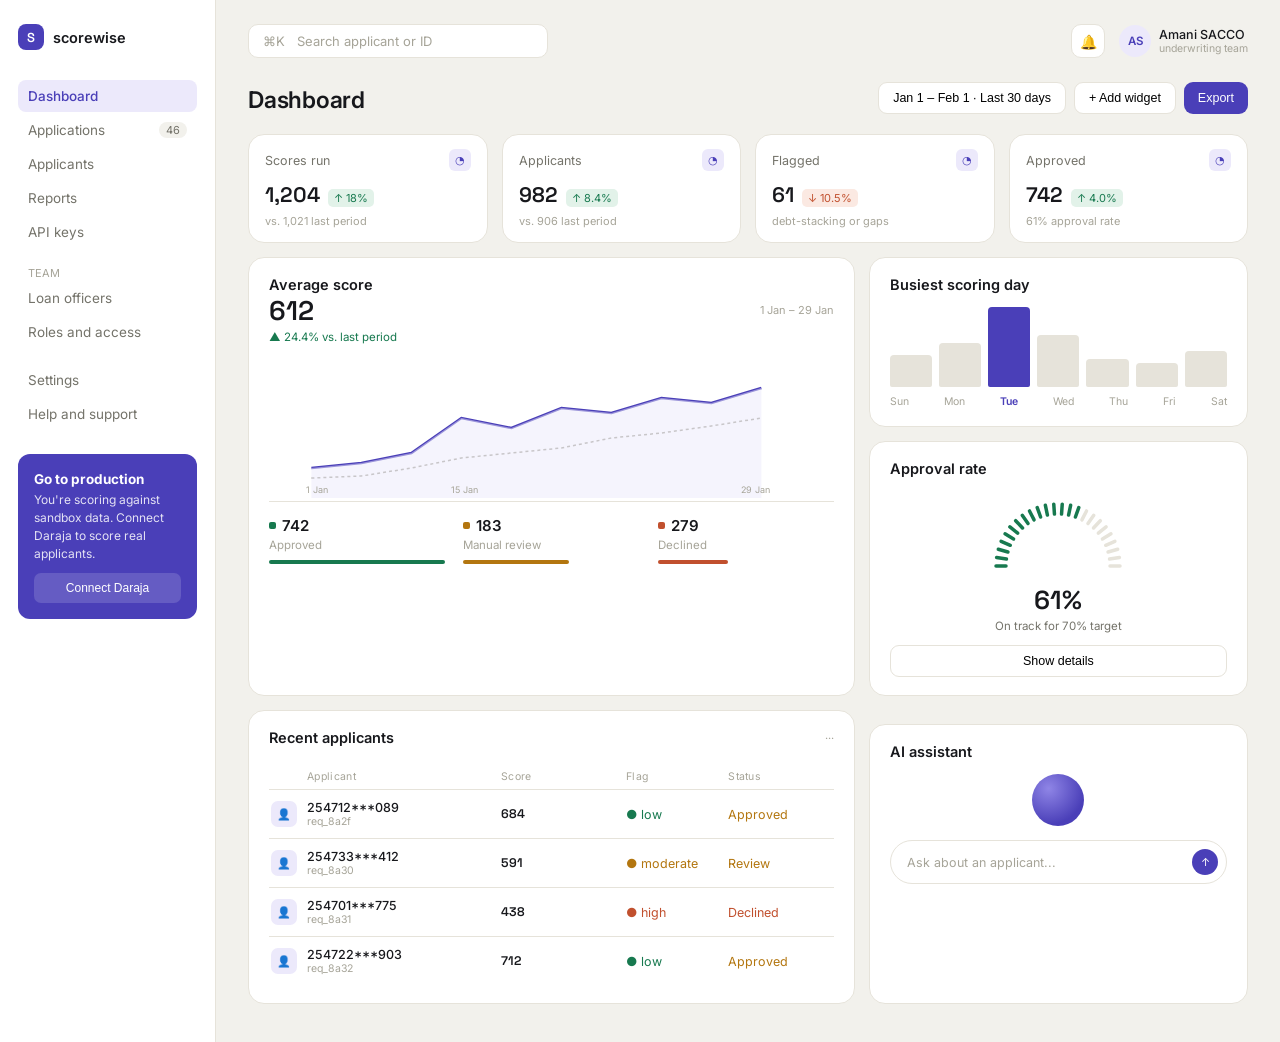
==== mockups/b2b-dashboard-token-reference.html @ ffbe26fc "Initial commit: ScoreWise consumer app React + TypeScript + Vite frontend for the ScoreWise consumer" ====
<!DOCTYPE html>
<html lang="en">
<head>
<meta charset="UTF-8">
<title>ScoreWise — Dashboard</title>
<style>
  @import url('https://fonts.googleapis.com/css2?family=Space+Grotesk:wght@500;600&family=Inter:wght@400;500;600&display=swap');

  :root {
    --page: #f2f1ec;
    --card: #ffffff;
    --border: #e6e3da;
    --text-primary: #17181c;
    --text-secondary: #74736a;
    --text-muted: #a6a498;
    --violet: #4a3fb8;
    --violet-light: #ece9fb;
    --green: #17794f;
    --green-light: #e2f2e9;
    --amber: #b3760f;
    --amber-light: #faf0dc;
    --coral: #c1502e;
    --coral-light: #fbe9e2;
    --radius: 16px;
  }
  * { box-sizing: border-box; margin: 0; padding: 0; }
  body { font-family: 'Inter', sans-serif; background: var(--page); color: var(--text-primary); display: flex; min-height: 100vh; font-size: 14px; }
  .num { font-family: 'Space Grotesk', sans-serif; }

  .sidebar { width: 216px; background: var(--card); border-right: 1px solid var(--border); padding: 24px 18px; flex-shrink: 0; }
  .brand { display: flex; align-items: center; gap: 9px; margin-bottom: 30px; }
  .brand-mark { width: 26px; height: 26px; border-radius: 8px; background: var(--violet); display: flex; align-items: center; justify-content: center; color: #fff; font-family: 'Space Grotesk'; font-weight: 600; font-size: 13px; }
  .brand-name { font-weight: 600; font-size: 14.5px; }
  .nav-item { display: flex; align-items: center; justify-content: space-between; padding: 8px 10px; border-radius: 8px; margin-bottom: 2px; color: var(--text-secondary); font-size: 13.5px; }
  .nav-item.active { background: var(--violet-light); color: var(--violet); font-weight: 500; }
  .nav-item .count { font-size: 11px; background: var(--page); padding: 1px 7px; border-radius: 100px; color: var(--text-secondary); }
  .nav-item.active .count { background: var(--violet); color: #fff; }
  .nav-group { margin: 18px 0 2px 10px; }
  .promo { margin-top: 24px; background: var(--violet); border-radius: 12px; padding: 16px; color: #fff; }
  .promo p { font-size: 12px; line-height: 1.5; opacity: 0.85; margin: 4px 0 10px; }
  .promo strong { font-size: 13.5px; }
  .promo button { width: 100%; background: rgba(255,255,255,0.15); border: none; color: #fff; padding: 8px; border-radius: 7px; font-size: 12px; }

  .main { flex: 1; padding: 24px 32px; max-width: 1220px; }
  .topbar { display: flex; align-items: center; justify-content: space-between; margin-bottom: 24px; }
  .search { display: flex; align-items: center; gap: 8px; background: var(--card); border: 1px solid var(--border); border-radius: 10px; padding: 8px 14px; width: 300px; color: var(--text-muted); font-size: 13px; }
  .topbar-right { display: flex; align-items: center; gap: 14px; }
  .icon-btn { width: 34px; height: 34px; border-radius: 10px; background: var(--card); border: 1px solid var(--border); display: flex; align-items: center; justify-content: center; }
  .avatar { width: 32px; height: 32px; border-radius: 50%; background: var(--violet-light); color: var(--violet); display: flex; align-items: center; justify-content: center; font-weight: 600; font-size: 11.5px; }

  .page-head { display: flex; align-items: flex-end; justify-content: space-between; margin-bottom: 20px; }
  .page-head h1 { font-size: 23px; font-weight: 600; letter-spacing: -0.01em; }
  .head-actions { display: flex; gap: 8px; }
  .btn { padding: 8px 14px; border-radius: 9px; font-size: 12.5px; font-weight: 500; border: 1px solid var(--border); background: var(--card); }
  .btn-primary { background: var(--violet); color: #fff; border: none; }

  .mini-stats { display: grid; grid-template-columns: repeat(4, 1fr); gap: 14px; margin-bottom: 14px; }
  .mini-card { background: var(--card); border: 1px solid var(--border); border-radius: var(--radius); padding: 14px 16px; }
  .mini-top { display: flex; align-items: center; justify-content: space-between; margin-bottom: 10px; }
  .mini-label { font-size: 12.5px; color: var(--text-secondary); }
  .mini-icon { width: 22px; height: 22px; border-radius: 6px; background: var(--violet-light); color: var(--violet); display: flex; align-items: center; justify-content: center; font-size: 11px; }
  .mini-val { font-size: 21px; font-weight: 600; }
  .mini-delta { font-size: 11px; margin-left: 8px; padding: 2px 6px; border-radius: 5px; }
  .up { background: var(--green-light); color: var(--green); }
  .down { background: var(--coral-light); color: var(--coral); }
  .mini-sub { font-size: 11px; color: var(--text-muted); margin-top: 6px; }

  .grid-2 { display: grid; grid-template-columns: 1.6fr 1fr; gap: 14px; margin-bottom: 14px; }
  .panel { background: var(--card); border: 1px solid var(--border); border-radius: var(--radius); padding: 18px 20px; }
  .panel-head { display: flex; align-items: center; justify-content: space-between; margin-bottom: 14px; }
  .panel-title { font-size: 14.5px; font-weight: 600; }

  .chart-val { font-size: 27px; font-weight: 600; }
  .chart-delta { font-size: 11.5px; color: var(--green); margin-top: 2px; }
  svg text { font-family: 'Inter'; fill: var(--text-muted); font-size: 9px; }

  .seg-card { background: var(--card); border: 1px solid var(--border); border-radius: var(--radius); padding: 16px 20px; margin-top: 14px; }
  .seg-row { display: flex; gap: 18px; }
  .seg { flex: 1; }
  .seg-top { display: flex; align-items: center; gap: 6px; font-size: 15px; font-weight: 600; margin-bottom: 3px; }
  .seg-dot { width: 7px; height: 7px; border-radius: 2px; }
  .seg-label { font-size: 11.5px; color: var(--text-muted); margin-bottom: 8px; }
  .seg-bar { height: 4px; border-radius: 3px; }

  .gauge-wrap { display: flex; flex-direction: column; align-items: center; }
  .gauge-val { font-size: 26px; font-weight: 600; margin-top: 10px; }
  .gauge-sub { font-size: 11.5px; color: var(--text-secondary); margin-top: 2px; }
  .gauge-btn { margin-top: 12px; width: 100%; }

  .t-row { display: grid; grid-template-columns: 26px 1.6fr 1fr 0.8fr 0.9fr; align-items: center; gap: 10px; padding: 10px 2px; border-top: 1px solid var(--border); font-size: 12.5px; }
  .t-row.head { color: var(--text-muted); font-size: 10.5px; letter-spacing: 0.03em; border-top: none; padding-bottom: 6px; }
  .t-icon { width: 26px; height: 26px; border-radius: 7px; background: var(--violet-light); color: var(--violet); display: flex; align-items: center; justify-content: center; font-size: 11px; }
  .t-name { font-weight: 500; }
  .t-sub { font-size: 10.5px; color: var(--text-muted); }
  .risk-up { color: var(--green); }
  .risk-down { color: var(--coral); }
  .star { color: var(--amber); }

  .ai-panel { background: var(--card); border: 1px solid var(--border); border-radius: var(--radius); padding: 18px 20px; margin-top: 14px; text-align: center; }
  .ai-orb { width: 52px; height: 52px; border-radius: 50%; margin: 14px auto; background: radial-gradient(circle at 32% 28%, #8f85e6, var(--violet) 70%); }
  .ai-input { display: flex; align-items: center; gap: 8px; border: 1px solid var(--border); border-radius: 100px; padding: 8px 8px 8px 16px; margin-top: 8px; }
  .ai-input span { flex: 1; color: var(--text-muted); font-size: 12.5px; text-align: left; }
  .ai-send { width: 26px; height: 26px; border-radius: 50%; background: var(--violet); color: #fff; display: flex; align-items: center; justify-content: center; font-size: 11px; }
</style>
</head>
<body>

<div class="sidebar">
  <div class="brand"><div class="brand-mark">S</div><div class="brand-name">scorewise</div></div>

  <div class="nav-item active">Dashboard</div>
  <div class="nav-item">Applications <span class="count">46</span></div>
  <div class="nav-item">Applicants</div>
  <div class="nav-item">Reports</div>
  <div class="nav-item">API keys</div>

  <div class="nav-group" style="color:var(--text-muted); font-size:11px;">TEAM</div>
  <div class="nav-item">Loan officers</div>
  <div class="nav-item">Roles and access</div>

  <div class="nav-item" style="margin-top:16px;">Settings</div>
  <div class="nav-item">Help and support</div>

  <div class="promo">
    <strong>Go to production</strong>
    <p>You're scoring against sandbox data. Connect Daraja to score real applicants.</p>
    <button>Connect Daraja</button>
  </div>
</div>

<div class="main">
  <div class="topbar">
    <div class="search">⌘K &nbsp; Search applicant or ID</div>
    <div class="topbar-right">
      <div class="icon-btn">🔔</div>
      <div class="user" style="display:flex; align-items:center; gap:8px;">
        <div class="avatar">AS</div>
        <div>
          <div style="font-size:12.5px; font-weight:500;">Amani SACCO</div>
          <div style="font-size:10.5px; color:var(--text-muted);">underwriting team</div>
        </div>
      </div>
    </div>
  </div>

  <div class="page-head">
    <h1>Dashboard</h1>
    <div class="head-actions">
      <button class="btn">Jan 1 – Feb 1 · Last 30 days</button>
      <button class="btn">+ Add widget</button>
      <button class="btn btn-primary">Export</button>
    </div>
  </div>

  <div class="mini-stats">
    <div class="mini-card">
      <div class="mini-top"><span class="mini-label">Scores run</span><div class="mini-icon">◔</div></div>
      <span class="mini-val num">1,204</span><span class="mini-delta up">↑ 18%</span>
      <div class="mini-sub">vs. 1,021 last period</div>
    </div>
    <div class="mini-card">
      <div class="mini-top"><span class="mini-label">Applicants</span><div class="mini-icon">◔</div></div>
      <span class="mini-val num">982</span><span class="mini-delta up">↑ 8.4%</span>
      <div class="mini-sub">vs. 906 last period</div>
    </div>
    <div class="mini-card">
      <div class="mini-top"><span class="mini-label">Flagged</span><div class="mini-icon">◔</div></div>
      <span class="mini-val num">61</span><span class="mini-delta down">↓ 10.5%</span>
      <div class="mini-sub">debt-stacking or gaps</div>
    </div>
    <div class="mini-card">
      <div class="mini-top"><span class="mini-label">Approved</span><div class="mini-icon">◔</div></div>
      <span class="mini-val num">742</span><span class="mini-delta up">↑ 4.0%</span>
      <div class="mini-sub">61% approval rate</div>
    </div>
  </div>

  <div class="grid-2">
    <div class="panel">
      <div class="panel-head">
        <div>
          <div class="panel-title">Average score</div>
          <div class="chart-val num">612</div>
          <div class="chart-delta">▲ 24.4% vs. last period</div>
        </div>
        <span style="font-size:11px; color:var(--text-muted)">1 Jan – 29 Jan</span>
      </div>
      <svg viewBox="0 0 500 140" width="100%" height="140">
        <polyline points="10,110 60,105 110,95 160,60 210,70 260,50 310,55 360,40 410,45 460,30" fill="none" stroke="var(--violet)" stroke-width="2.5"/>
        <polyline points="10,120 60,118 110,110 160,100 210,95 260,90 310,80 360,75 410,68 460,60" fill="none" stroke="var(--text-muted)" stroke-width="1.5" stroke-dasharray="3,3"/>
        <polygon points="10,110 60,105 110,95 160,60 210,70 260,50 310,55 360,40 410,45 460,30 460,140 10,140" fill="var(--violet-light)" opacity="0.5"/>
        <text x="5" y="135">1 Jan</text><text x="150" y="135">15 Jan</text><text x="440" y="135">29 Jan</text>
      </svg>

      <div class="seg-card" style="margin-top:0; border:none; padding:14px 0 0; border-top:1px solid var(--border); border-radius:0;">
        <div class="seg-row">
          <div class="seg">
            <div class="seg-top"><span class="seg-dot" style="background:var(--green)"></span>742</div>
            <div class="seg-label">Approved</div>
            <div class="seg-bar" style="background:var(--green); width:100%"></div>
          </div>
          <div class="seg">
            <div class="seg-top"><span class="seg-dot" style="background:var(--amber)"></span>183</div>
            <div class="seg-label">Manual review</div>
            <div class="seg-bar" style="background:var(--amber); width:60%"></div>
          </div>
          <div class="seg">
            <div class="seg-top"><span class="seg-dot" style="background:var(--coral)"></span>279</div>
            <div class="seg-label">Declined</div>
            <div class="seg-bar" style="background:var(--coral); width:40%"></div>
          </div>
        </div>
      </div>
    </div>

    <div>
      <div class="panel">
        <div class="panel-head"><span class="panel-title">Busiest scoring day</span></div>
        <div style="display:flex; align-items:flex-end; gap:7px; height:80px;">
          <div style="flex:1; height:40%; background:var(--border); border-radius:4px 4px 2px 2px;"></div>
          <div style="flex:1; height:55%; background:var(--border); border-radius:4px 4px 2px 2px;"></div>
          <div style="flex:1; height:100%; background:var(--violet); border-radius:4px 4px 2px 2px;"></div>
          <div style="flex:1; height:65%; background:var(--border); border-radius:4px 4px 2px 2px;"></div>
          <div style="flex:1; height:35%; background:var(--border); border-radius:4px 4px 2px 2px;"></div>
          <div style="flex:1; height:30%; background:var(--border); border-radius:4px 4px 2px 2px;"></div>
          <div style="flex:1; height:45%; background:var(--border); border-radius:4px 4px 2px 2px;"></div>
        </div>
        <div style="display:flex; justify-content:space-between; margin-top:8px; font-size:10.5px; color:var(--text-muted);">
          <span>Sun</span><span>Mon</span><span style="color:var(--violet); font-weight:600">Tue</span><span>Wed</span><span>Thu</span><span>Fri</span><span>Sat</span>
        </div>
      </div>

      <div class="panel" style="margin-top:14px;">
        <div class="panel-head"><span class="panel-title">Approval rate</span></div>
        <div class="gauge-wrap">
          <svg width="150" height="82" viewBox="0 0 150 82">
            <g id="ticks"></g>
          </svg>
          <div class="gauge-val num">61%</div>
          <div class="gauge-sub">On track for 70% target</div>
        </div>
        <button class="btn gauge-btn">Show details</button>
      </div>
    </div>
  </div>

  <div class="grid-2">
    <div class="panel">
      <div class="panel-head"><span class="panel-title">Recent applicants</span><span style="font-size:11px; color:var(--text-muted)">···</span></div>
      <div class="t-row head"><span></span><span>Applicant</span><span>Score</span><span>Flag</span><span>Status</span></div>
      <div class="t-row">
        <div class="t-icon">👤</div>
        <div><div class="t-name">254712***089</div><div class="t-sub">req_8a2f</div></div>
        <div class="num" style="font-weight:600">684</div>
        <div class="risk-up">● low</div>
        <div class="star">Approved</div>
      </div>
      <div class="t-row">
        <div class="t-icon">👤</div>
        <div><div class="t-name">254733***412</div><div class="t-sub">req_8a30</div></div>
        <div class="num" style="font-weight:600">591</div>
        <div style="color:var(--amber)">● moderate</div>
        <div style="color:var(--amber)">Review</div>
      </div>
      <div class="t-row">
        <div class="t-icon">👤</div>
        <div><div class="t-name">254701***775</div><div class="t-sub">req_8a31</div></div>
        <div class="num" style="font-weight:600">438</div>
        <div class="risk-down">● high</div>
        <div class="risk-down">Declined</div>
      </div>
      <div class="t-row">
        <div class="t-icon">👤</div>
        <div><div class="t-name">254722***903</div><div class="t-sub">req_8a32</div></div>
        <div class="num" style="font-weight:600">712</div>
        <div class="risk-up">● low</div>
        <div class="star">Approved</div>
      </div>
    </div>

    <div class="ai-panel">
      <div class="panel-title" style="text-align:left;">AI assistant</div>
      <div class="ai-orb"></div>
      <div class="ai-input"><span>Ask about an applicant...</span><div class="ai-send">↑</div></div>
    </div>
  </div>
</div>

<script>
  const ticks = document.getElementById('ticks');
  const total = 24, filled = 15, cx = 75, cy = 75, r = 62;
  for (let i = 0; i < total; i++) {
    const angle = Math.PI + (i / (total - 1)) * Math.PI;
    const x1 = cx + (r - 10) * Math.cos(angle);
    const y1 = cy + (r - 10) * Math.sin(angle);
    const x2 = cx + r * Math.cos(angle);
    const y2 = cy + r * Math.sin(angle);
    const line = document.createElementNS("http://www.w3.org/2000/svg", "line");
    line.setAttribute("x1", x1); line.setAttribute("y1", y1);
    line.setAttribute("x2", x2); line.setAttribute("y2", y2);
    line.setAttribute("stroke", i < filled ? "#17794f" : "#e6e3da");
    line.setAttribute("stroke-width", "3.5");
    line.setAttribute("stroke-linecap", "round");
    ticks.appendChild(line);
  }
</script>

</body>
</html>
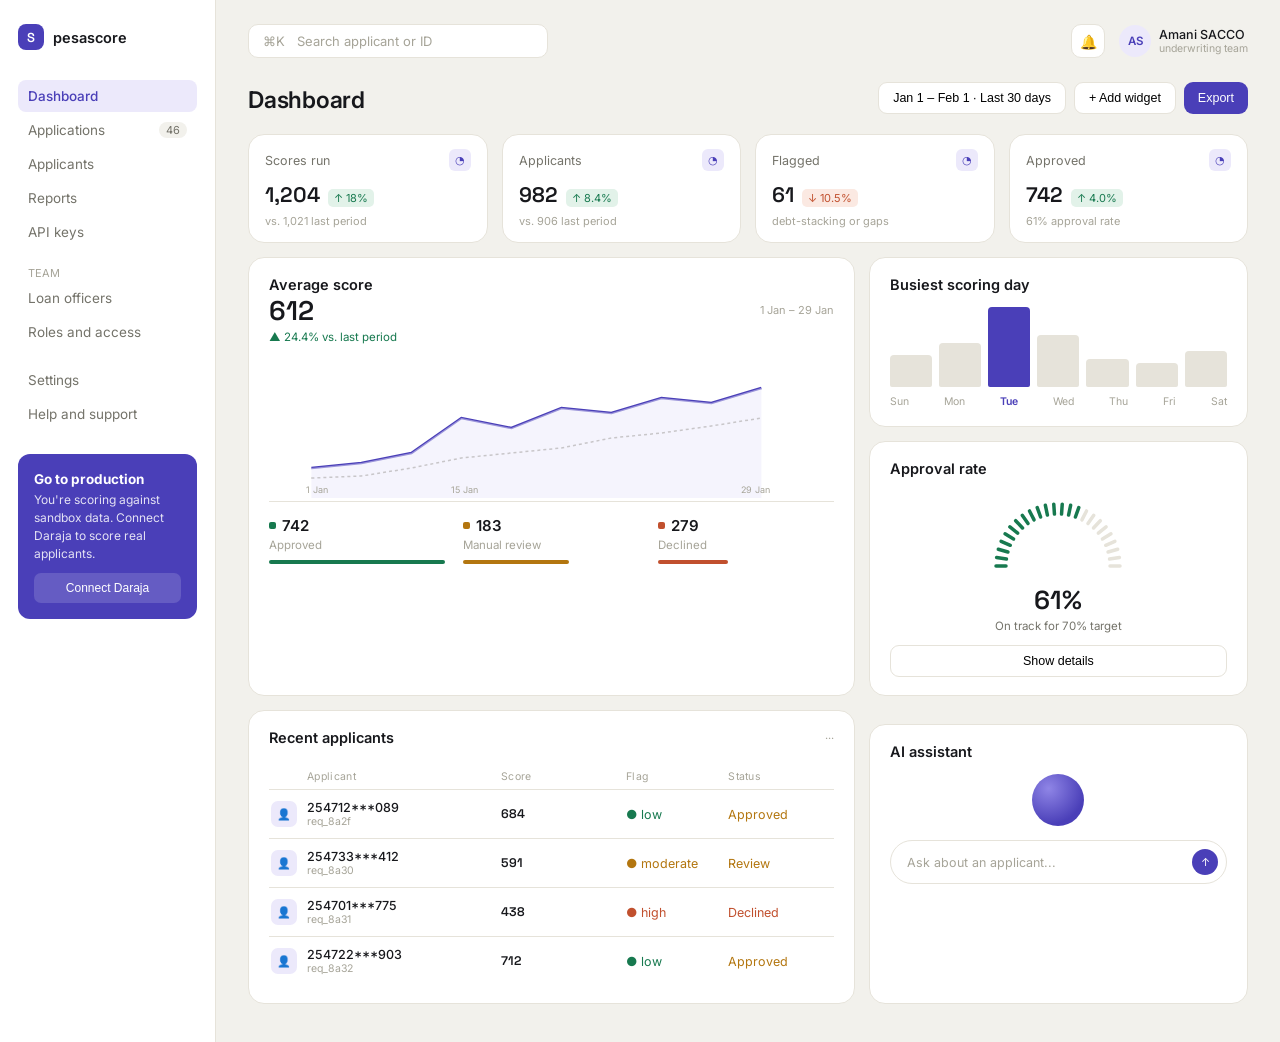
==== commit 11e55290: "Rename ScoreWise to PesaScore Discovered a real, unrelated "ScoreWise: Credit Score Check" app alrea" ====
--- a/mockups/b2b-dashboard-token-reference.html
+++ b/mockups/b2b-dashboard-token-reference.html
@@ -2,7 +2,7 @@
 <html lang="en">
 <head>
 <meta charset="UTF-8">
-<title>ScoreWise — Dashboard</title>
+<title>PesaScore — Dashboard</title>
 <style>
   @import url('https://fonts.googleapis.com/css2?family=Space+Grotesk:wght@500;600&family=Inter:wght@400;500;600&display=swap');
 
@@ -106,7 +106,7 @@
 <body>
 
 <div class="sidebar">
-  <div class="brand"><div class="brand-mark">S</div><div class="brand-name">scorewise</div></div>
+  <div class="brand"><div class="brand-mark">S</div><div class="brand-name">pesascore</div></div>
 
   <div class="nav-item active">Dashboard</div>
   <div class="nav-item">Applications <span class="count">46</span></div>
